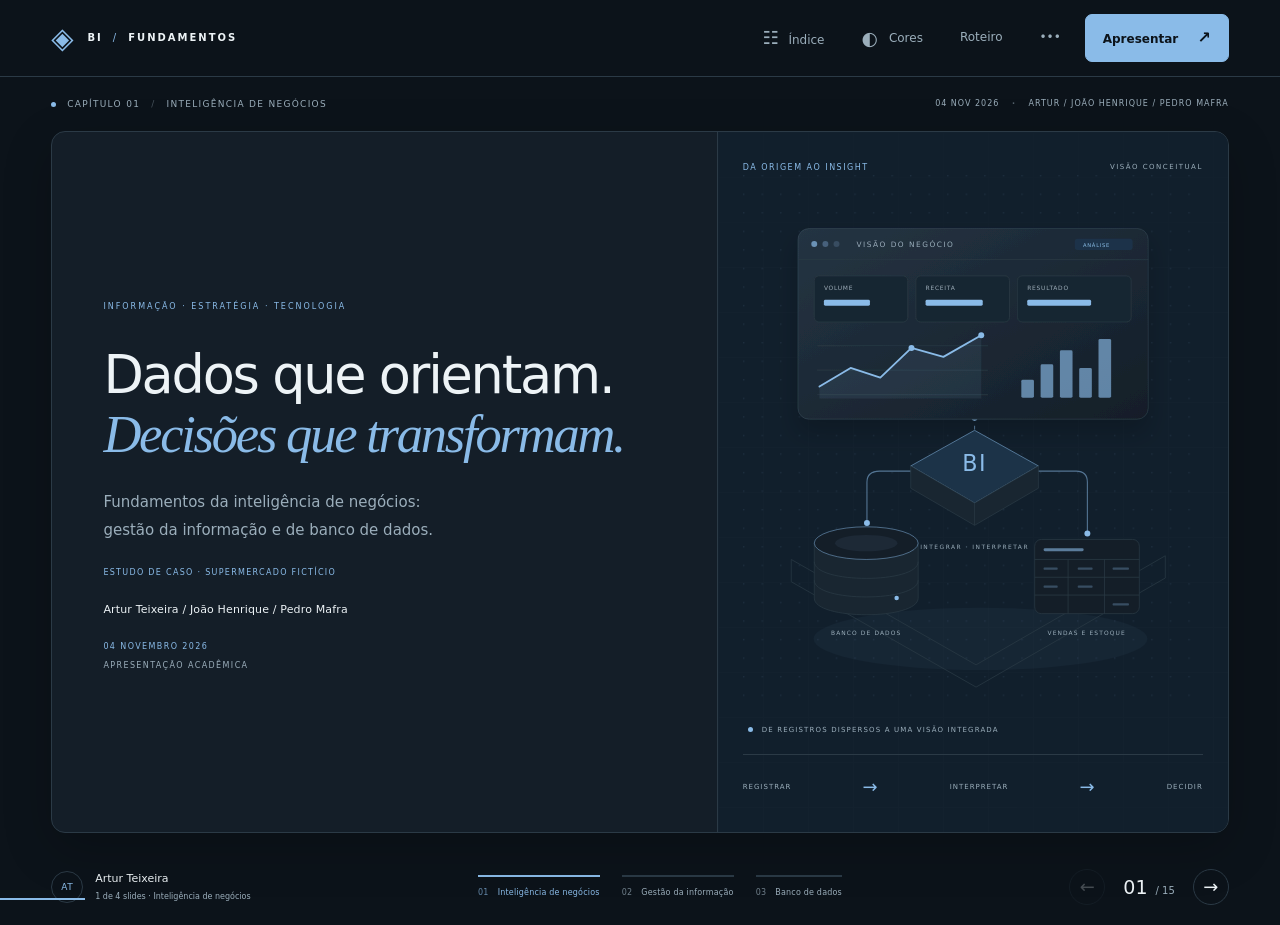
==== index.html @ 41452ce9 "Enxuga tela 3 e esclarece definição de KPI" ====
<!doctype html>
<html lang="pt-BR" data-theme="midnight"><head><meta charset="utf-8"><meta name="viewport" content="width=device-width,initial-scale=1"><meta name="theme-color" content="#101820"><meta name="description" content="Inteligência de negócios, gestão da informação e banco de dados. Apresentação de Artur Teixeira, João Henrique e Pedro Mafra."><title>Da informação à decisão</title><link rel="stylesheet" href="design.css?v=29"></head><body>
<header class="app-header"><a class="brand" href="#1" aria-label="Voltar à capa"><span class="brand-icon">◈</span><span>BI<span class="brand-divider">/</span>FUNDAMENTOS</span></a><div class="header-tools"><button id="index-open" class="text-button"><span aria-hidden="true">☷</span> Índice</button><details class="theme-picker" id="theme-picker"><summary><span class="theme-symbol" aria-hidden="true">◐</span> Cores</summary><div class="theme-menu"><span>ESCOLHA O TEMA</span><button data-theme="midnight"><i class="swatch blue"></i><span>Azul noturno<small>Contraste e foco</small></span></button><button data-theme="paper"><i class="swatch white"></i><span>Claro editorial<small>Leve e minimalista</small></span></button><button data-theme="forest"><i class="swatch green"></i><span>Verde profundo<small>Sóbrio e natural</small></span></button><button data-theme="violet"><i class="swatch purple"></i><span>Violeta<small>Contemporâneo</small></span></button></div></details><button id="notes-button" class="text-button" aria-pressed="false">Roteiro</button><details class="more"><summary aria-label="Mais opções">•••</summary><div class="more-menu"><button id="presenter-open">Janela do apresentador</button><button id="full-button">Tela cheia · F</button><button id="print-button">Imprimir / PDF</button><button id="glossary-open">Glossário</button></div></details><button id="present-button" class="primary-button" aria-pressed="false">Apresentar <span aria-hidden="true">↗</span></button></div></header>
<div id="presenter-launch-status" hidden>Se a janela não apareceu, <a id="presenter-link" target="_blank" rel="noopener">abra o apresentador em outra aba ↗</a>.</div><div class="chapter-bar"><div id="chapter-label"></div><span>04 NOV 2026 <b>·</b> ARTUR / JOÃO HENRIQUE / PEDRO MAFRA</span></div><main id="stage" aria-label="Slides da apresentação"></main><aside id="speaker-notes" hidden><div class="notes-heading"><span>ROTEIRO DE FALA</span><button id="notes-close" aria-label="Fechar roteiro">×</button></div><h2 id="notes-title"></h2><p id="notes-text"></p></aside>
<footer class="app-footer"><div class="presenter"><span id="avatar"></span><div><strong id="presenter-name"></strong><small id="presenter-range"></small></div></div><div class="chapter-progress" id="chapter-progress"></div><nav aria-label="Navegação"><button id="prev" aria-label="Slide anterior">←</button><span id="page-count" aria-live="polite"></span><button id="next" aria-label="Próximo slide">→</button></nav></footer><div class="reading-progress" id="reading-progress"></div>
<dialog id="index-dialog" aria-labelledby="index-title"><div class="dialog-heading"><div><span class="overline">PERCURSO DA APRESENTAÇÃO</span><h2 id="index-title">Da informação à decisão.</h2></div><button id="index-close" aria-label="Fechar índice">×</button></div><div id="index-list"></div></dialog>
<dialog id="glossary-dialog" aria-labelledby="glossary-title"><div class="dialog-heading"><div><span class="overline">MATERIAL DE APOIO</span><h2 id="glossary-title">Conceitos essenciais.</h2></div><button id="glossary-close" aria-label="Fechar glossário">×</button></div><div id="glossary-list"></div></dialog>
<script src="deck.js?v=29"></script><script src="sync.js?v=29"></script><script src="interactions.js?v=29"></script><script src="player.js?v=29"></script></body></html>
---- design.css ----
:root{color-scheme:dark;--bg:#0c131a;--surface:#141e28;--surface2:#192631;--line:#2b3a46;--text:#edf3f6;--muted:#9baebb;--accent:#8abbe8;--accent-soft:#1c3348;--art:#111f2c;--warning:#e0b991;--shadow:#0003;--serif:Georgia,'Times New Roman',serif}html[data-theme="paper"]{color-scheme:light;--bg:#eeeee9;--surface:#fafaf6;--surface2:#f0f1e9;--line:#d5d9ce;--text:#22332e;--muted:#61736a;--accent:#366e57;--accent-soft:#e4eddf;--art:#e9ede2;--warning:#9b573a;--shadow:#23322809}html[data-theme="forest"]{--bg:#0b1714;--surface:#13241e;--surface2:#1b3026;--line:#30493b;--text:#ecf3e6;--muted:#a0b7a6;--accent:#b9d39c;--accent-soft:#2c432c;--art:#10241b;--warning:#e7bd92;--shadow:#0003}html[data-theme="violet"]{--bg:#14121d;--surface:#201b2c;--surface2:#2a2339;--line:#40364f;--text:#f1edf7;--muted:#b6a9c9;--accent:#c4aff0;--accent-soft:#3c2f53;--art:#21172f;--warning:#e3ba9e;--shadow:#0003}*{box-sizing:border-box}body{margin:0;background:var(--bg);color:var(--text);font:16px/1.6 'Segoe UI',system-ui,sans-serif}button,select{font:inherit}button,summary,select,a{touch-action:manipulation}button{cursor:pointer;background:transparent;color:var(--text);border:1px solid var(--line);border-radius:7px;padding:9px 13px;transition:background .2s,border-color .2s}button:hover{background:var(--surface2);border-color:var(--accent)}button:focus-visible,summary:focus-visible,a:focus-visible,select:focus-visible{outline:2px solid var(--accent);outline-offset:4px}button:disabled{opacity:.25;cursor:default}a{color:var(--accent);text-underline-offset:4px}.app-header{height:77px;padding:0 4vw;display:flex;align-items:center;justify-content:space-between;gap:18px;border-bottom:1px solid var(--line);background:var(--bg);position:relative;z-index:20}.brand{display:flex;align-items:center;gap:12px;color:var(--text);text-decoration:none;font-size:10px;font-weight:650;letter-spacing:2px}.brand-icon{font-size:29px;color:var(--accent)}.brand-divider{color:var(--accent);padding:0 10px;font-weight:400}.header-tools{display:flex;align-items:center;gap:12px}.text-button{border:0;color:var(--muted);font-size:12px}.text-button>span{font-size:18px;margin-right:6px}.primary-button{color:var(--bg);background:var(--accent);border-color:var(--accent);font-size:12px;font-weight:650;padding:10px 17px}.primary-button span{margin-left:15px;font-size:16px}.primary-button:hover{color:var(--text);background:var(--surface2)}details.theme-picker,details.more{position:relative}summary{cursor:pointer}.theme-picker>summary,.more>summary{list-style:none;color:var(--muted);font-size:12px;padding:9px 12px;border-radius:7px}.theme-picker>summary::-webkit-details-marker,.more>summary::-webkit-details-marker{display:none}.theme-picker>summary:hover,.more>summary:hover{background:var(--surface2)}.theme-symbol{font-size:19px;vertical-align:middle;margin-right:7px}.theme-menu,.more-menu{position:absolute;right:0;top:45px;width:240px;background:var(--surface);border:1px solid var(--line);box-shadow:0 18px 45px var(--shadow);padding:12px;border-radius:12px;z-index:25}.theme-menu>span{font-size:9px;letter-spacing:1.5px;color:var(--muted);display:block;padding:5px 9px 12px}.theme-menu button{display:flex;gap:14px;align-items:center;width:100%;border:1px solid transparent;text-align:left;padding:12px 9px;font-size:13px}.theme-menu button[aria-pressed="true"]{background:var(--surface2);border-color:var(--line)}.theme-menu small{font-size:10px;display:block;color:var(--muted)}.swatch{width:27px;height:27px;border:1px solid #ffffff25;border-radius:50%;display:inline-block;flex-shrink:0}.swatch.blue{background:#8abbe8;box-shadow:inset 9px 0 #172b3f}.swatch.white{background:#f4f3e8;box-shadow:inset 9px 0 #547765;border-color:#a3b09b}.swatch.green{background:#bbd49f;box-shadow:inset 9px 0 #233c2b}.swatch.purple{background:#c4aff0;box-shadow:inset 9px 0 #3a2850}.more-menu{width:190px;display:flex;flex-direction:column;gap:5px}.more-menu button{border:0;text-align:left;font-size:12px}.chapter-bar{display:flex;justify-content:space-between;align-items:center;gap:16px;padding:20px 4vw;font-size:9px;letter-spacing:1.3px;color:var(--muted)}#chapter-label{display:flex;align-items:center;gap:11px;text-transform:uppercase}#chapter-label b{font-weight:400;opacity:.4}.chapter-dot{height:5px;width:5px;background:var(--accent);border-radius:50%}.chapter-bar>span{font-size:8px;letter-spacing:1px}.chapter-bar>span b{padding:0 9px;opacity:.5}#stage{margin:0 4vw 22px;min-height:calc(100vh - 247px)}.slide{position:relative;background:var(--surface);border:1px solid var(--line);border-radius:14px;min-height:calc(100vh - 247px);padding:36px clamp(28px,4vw,64px) 30px;box-shadow:0 16px 50px var(--shadow);animation:reveal .28s ease}.slide-heading{display:flex;align-items:center;justify-content:space-between;gap:15px}.overline{font-size:9px;font-weight:650;text-transform:uppercase;letter-spacing:2px;color:var(--accent)}.slide-chapter{font-family:var(--serif);font-size:23px;line-height:1;color:var(--muted);opacity:.5}.slide-title{font-size:clamp(32px,3.4vw,54px);font-weight:500;letter-spacing:-1.8px;line-height:1.12;margin:22px 0 16px;max-width:1100px}.slide-title em,.cover h1 em{font-family:var(--serif);font-weight:400;color:var(--accent)}.slide-intro{font-size:16px;line-height:1.7;color:var(--muted);margin:0 0 27px;max-width:1050px}h1,h2,h3,p{margin-top:0}h3{font-size:19px;line-height:1.35;font-weight:600;letter-spacing:-.3px}small{color:var(--muted);font-size:11px}.cards{display:grid;gap:22px;margin:24px 0}.cols-3{grid-template-columns:repeat(3,minmax(0,1fr))}.cards article{border:1px solid var(--line);background:var(--surface2);padding:25px 24px 22px;border-radius:10px;min-width:0}.card-index{font-size:10px;color:var(--accent);letter-spacing:1px;display:block;margin-bottom:25px}.cards h3{font-size:23px;font-weight:500;margin-bottom:14px}.cards p{font-size:15px;color:var(--muted);line-height:1.8;margin-bottom:0}.card-foot{font-size:12px;color:var(--accent);line-height:1.8;margin-top:23px;padding-top:15px;border-top:1px solid var(--line)}.insight{border-left:2px solid var(--accent);padding:10px 0 10px 21px;margin-top:28px;display:grid;grid-template-columns:140px 1fr;gap:16px;align-items:start}.insight>span{color:var(--accent);font-size:9px;letter-spacing:1.4px;font-weight:650;line-height:2}.insight p{color:var(--muted);font-size:14px;line-height:1.8;margin:0}.pipeline{display:grid;grid-template-columns:repeat(5,minmax(0,1fr));border:1px solid var(--line);border-radius:10px;overflow:hidden;margin:27px 0}.pipeline article{padding:24px 18px;background:var(--surface2);border-right:1px solid var(--line)}.pipeline article:last-child{border-right:0}.pipeline b{display:block;font-size:10px;font-weight:500;letter-spacing:1px;color:var(--accent);margin-bottom:25px}.pipeline h3{font-size:19px;font-weight:500;margin-bottom:12px}.pipeline p{font-size:13px;color:var(--muted);line-height:1.8;margin:0}.split-notes{display:grid;grid-template-columns:1fr 1fr;gap:36px;margin:30px 0 0}.split-notes>div{border-top:1px solid var(--line);padding-top:18px}.split-notes h3{font-size:17px;margin-bottom:10px}.split-notes p{font-size:14px;color:var(--muted);line-height:1.8;margin:0}.definition{display:grid;grid-template-columns:145px 1fr;gap:20px;padding:23px 26px;background:var(--accent-soft);border-radius:9px;margin:25px 0}.definition span{font-size:9px;letter-spacing:1.5px;color:var(--accent);padding-top:7px}.definition p{font-size:25px;font-weight:400;line-height:1.5;margin:0;max-width:900px}.cover{padding:0;overflow:hidden}.cover-layout{display:grid;grid-template-columns:1.3fr 1fr;min-height:calc(100vh - 247px)}.cover-copy{padding:45px clamp(30px,4vw,64px) 35px;display:flex;flex-direction:column;align-items:flex-start;justify-content:center}.cover-tag{font-size:8px;letter-spacing:2px;color:var(--accent);margin-bottom:32px}.cover h1{font-size:clamp(39px,4.1vw,68px);font-weight:500;letter-spacing:-2.2px;line-height:1.12;margin:0 0 24px}.cover-subtitle{font-size:15px;line-height:1.9;color:var(--muted);margin:0 0 35px}.cover-people{font-size:11px;color:var(--text);letter-spacing:.15px;line-height:1.9}.cover-date{font-size:8px;letter-spacing:1.4px;color:var(--accent);margin-top:20px}.cover-date span{display:block;color:var(--muted);margin-top:7px}.cover-art{background:var(--art);position:relative;display:flex;flex-direction:column;justify-content:space-between;padding:30px;border-left:1px solid var(--line);min-width:0}.cover-art:before{content:'';position:absolute;inset:0;background-image:linear-gradient(var(--line) 1px,transparent 1px),linear-gradient(90deg,var(--line) 1px,transparent 1px);background-size:45px 45px;opacity:.16;pointer-events:none}.art-top{display:flex;justify-content:space-between;gap:12px;position:relative;font-size:8px;letter-spacing:1.5px;color:var(--accent)}.art-top i{font-style:normal;color:var(--muted);font-size:7px}.data-orbit{width:100%;aspect-ratio:1;position:relative;margin:auto;max-width:430px}.orbit{position:absolute;border:1px solid var(--line);border-radius:50%;inset:13%}.o2{inset:25%;border-style:dashed;transform:rotate(-20deg)}.o3{inset:0;opacity:.5}.core{position:absolute;inset:32%;border:1px solid var(--accent);background:var(--accent-soft);border-radius:50%;display:flex;flex-direction:column;align-items:center;justify-content:center;font-size:clamp(35px,4vw,64px);font-weight:300;letter-spacing:-2px;box-shadow:0 0 60px color-mix(in srgb,var(--accent) 8%,transparent)}.core small{font-size:5px;letter-spacing:1px;color:var(--accent);margin-top:0}.node{position:absolute;background:var(--surface);border:1px solid var(--line);padding:9px 14px;border-radius:5px;font-size:8px;letter-spacing:1px;color:var(--muted)}.n1{left:0;top:28%}.n2{right:0;top:34%}.n3{left:10%;bottom:20%}.n4{right:12%;bottom:11%}.art-bottom{position:relative;display:flex;align-items:center;justify-content:space-between;font-size:7px;letter-spacing:1px;color:var(--muted);padding-top:20px}.art-bottom b{font-weight:400;color:var(--accent);font-size:18px}.quality-grid{display:grid;grid-template-columns:repeat(3,1fr);gap:18px}.quality-grid article{display:flex;gap:17px;border-top:1px solid var(--line);padding:23px 0}.quality-grid article>span{font-size:10px;color:var(--accent);padding-top:3px}.quality-grid h3{font-size:21px;font-weight:500;margin-bottom:12px}.quality-grid p{color:var(--muted);font-size:14px;line-height:1.8;margin:0}.case-split{display:grid;grid-template-columns:1fr 1.3fr;gap:55px;margin:26px 0}.number-feature{padding:28px;background:var(--accent-soft);border:1px solid var(--line);border-radius:10px}.number-feature>span{font-size:9px;letter-spacing:1.5px;color:var(--accent)}.number-feature strong{display:block;font-size:115px;letter-spacing:-7px;font-weight:400;line-height:1.25;color:var(--accent)}.number-feature strong em{font-size:65px;font-style:normal;letter-spacing:-3px}.number-feature p{color:var(--text);font-size:18px;max-width:270px;margin:5px 0 13px}.error-list{display:flex;flex-direction:column;justify-content:space-around;gap:18px}.error-list article{display:flex;gap:23px}.error-list b{font-size:11px;color:var(--accent);font-weight:500;padding-top:4px}.error-list h3{font-size:23px;font-weight:500;margin:0 0 10px}.error-list p{font-size:14px;color:var(--muted);line-height:1.8;margin:0}.practice-list{display:grid;grid-template-columns:1fr 1fr;gap:24px 35px;margin:27px 0}.practice-list article{display:grid;grid-template-columns:35px 1fr;gap:4px 15px;border-top:1px solid var(--line);padding-top:22px}.practice-list span{font-size:10px;color:var(--accent);grid-row:1/3;padding-top:5px}.practice-list h3{font-size:22px;font-weight:500;margin:0 0 10px}.practice-list p{font-size:14px;color:var(--muted);line-height:1.8;margin:0}.comparison{display:grid;grid-template-columns:1fr 1fr;gap:24px;margin:25px 0}.comparison article{background:var(--surface2);border:1px solid var(--line);border-radius:10px;padding:28px}.comparison article>span{font-size:9px;letter-spacing:1.6px;color:var(--accent)}.comparison h3{font-size:27px;font-weight:500;margin:24px 0 14px}.comparison p{color:var(--muted);font-size:15px;line-height:1.8}.comparison blockquote{font-family:var(--serif);font-style:italic;color:var(--accent);font-size:22px;margin:22px 0 0}.schema{display:grid;grid-template-columns:1fr 60px 1.3fr 60px 1fr;align-items:center;margin:28px 0}.schema article{border:1px solid var(--line);border-radius:8px;background:var(--surface2);align-self:stretch;overflow:hidden}.schema h3{padding:17px 20px;font-size:11px;letter-spacing:1px;margin:0;background:var(--accent-soft);color:var(--accent);border-bottom:1px solid var(--line)}.schema p{font-size:13px;line-height:1.7;padding:7px 18px;margin:0;border-bottom:1px solid var(--line);color:var(--muted)}.schema p:last-child{border-bottom:0}.schema b{font-size:9px;color:var(--accent);margin-right:8px}.relation{font-size:11px;color:var(--accent);text-align:center}.sql-layout{display:grid;grid-template-columns:1.25fr 1fr;gap:32px;align-items:start;margin:27px 0}.sql-layout pre{font:14px/2 Consolas,monospace;background:var(--art);padding:25px;border:1px solid var(--line);border-radius:10px;overflow:auto;margin:0}.sql-layout pre>span{display:block;font:8px/1.5 'Segoe UI',sans-serif;letter-spacing:2px;color:var(--muted);margin-bottom:23px}.sql-layout code{color:var(--text)}.sql-layout code b{font-weight:400;color:var(--accent)}.query-result{padding-top:12px}.query-result>span{font-size:9px;letter-spacing:1.7px;color:var(--accent)}table{width:100%;border-collapse:collapse;margin:21px 0;font-size:15px}td,th{padding:12px 5px;border-bottom:1px solid var(--line);text-align:left}td:last-child,th:last-child{text-align:right}th{font-weight:500;color:var(--muted);font-size:11px}td{color:var(--text)}.demo-heading{display:flex;align-items:center;gap:12px;padding-bottom:20px;border-bottom:1px solid var(--line)}.demo-heading>span{font-size:8px;letter-spacing:1.5px;color:var(--accent);margin-right:auto}.demo-heading label{font-size:11px;color:var(--muted)}select{background:var(--surface2);border:1px solid var(--line);color:var(--text);padding:8px 12px;border-radius:6px;font-size:12px}.demo-grid{display:grid;grid-template-columns:1.4fr 1fr;margin:22px 0 0;gap:40px}.chart-panel h3{font-size:14px;color:var(--muted);font-weight:500}.bar{display:grid;grid-template-columns:65px 1fr 35px;gap:14px;align-items:center;font-size:12px;margin:19px 0}.bar>span{color:var(--muted)}.bar>strong{font-weight:500;color:var(--accent);font-size:13px}.bar-track{height:18px;background:var(--surface2);border-radius:3px;overflow:hidden}.bar-track i{display:block;height:100%;background:var(--accent);opacity:.8;border-radius:3px;transition:width .3s}.volume-panel{border-left:1px solid var(--line);padding-left:35px;display:flex;flex-direction:column;justify-content:center}.volume-panel>span{font-size:8px;letter-spacing:1.7px;color:var(--muted)}.volume-panel>strong{font-size:64px;color:var(--accent);letter-spacing:-3px;font-weight:400;line-height:1.3;margin:8px 0}.volume-panel p{color:var(--muted);font-size:12px;margin:0}.finance-grid{display:grid;grid-template-columns:repeat(3,1fr);gap:20px;margin-top:26px}.finance-grid article{border-top:1px solid var(--line);padding:18px 0}.finance-grid span{font-size:10px;color:var(--muted);display:block}.finance-grid strong{font-size:29px;font-weight:400;color:var(--accent);display:block;margin:7px 0}.finance-grid small{font-size:10px}.demo-footnote{font-size:10px;color:var(--muted);padding-top:15px;border-top:1px solid var(--line);line-height:1.8;margin:0}.outcome{display:grid;grid-template-columns:repeat(3,1fr);gap:25px;margin:27px 0}.outcome article{background:var(--surface2);border:1px solid var(--line);border-radius:10px;padding:27px 24px}.outcome span{font-size:8px;letter-spacing:1.3px;color:var(--muted)}.outcome strong{display:block;font-weight:400;font-size:52px;letter-spacing:-2px;color:var(--accent);margin:13px 0}.outcome p{font-size:12px;color:var(--muted);margin:0}.outcome .warning strong{color:var(--warning)}.decision-path{padding-top:15px}.decision-path h3{font-size:15px;font-weight:500;margin-bottom:15px}.decision-path>div{display:flex;flex-wrap:wrap;gap:10px}.decision-path span{font-size:11px;color:var(--muted);border:1px solid var(--line);padding:8px 12px;border-radius:5px}.closing{background:var(--accent-soft);border-radius:9px;padding:22px 26px;margin-top:23px}.closing>span{font-size:8px;letter-spacing:2px;color:var(--accent)}.closing h3{font:italic 25px/1.5 var(--serif);margin:10px 0 0;max-width:900px}.sources{margin:20px 0 0;font-size:12px;color:var(--muted)}.sources summary{font-size:11px;color:var(--accent)}.sources ol{line-height:2.2;font-size:13px;padding-left:22px}.sources small{font-size:10px}.app-footer{display:flex;justify-content:space-between;align-items:center;gap:25px;padding:14px 4vw 20px}.presenter{display:flex;gap:12px;align-items:center;min-width:190px}.presenter>span{width:32px;height:32px;border:1px solid var(--line);border-radius:50%;display:flex;align-items:center;justify-content:center;font-size:9px;color:var(--accent);letter-spacing:.5px}.presenter strong{display:block;font-size:11px;font-weight:500}.presenter small{display:block;font-size:8px;margin-top:3px}.chapter-progress{display:flex;gap:22px}.chapter-progress button{border:0;border-top:2px solid var(--line);border-radius:0;padding:10px 0 0;font-size:8px;letter-spacing:.2px;color:var(--muted);background:none}.chapter-progress button.active{border-color:var(--accent);color:var(--accent)}.chapter-progress button>span{padding-right:9px;opacity:.7}.app-footer nav{display:flex;gap:18px;align-items:center}.app-footer nav button{width:36px;height:36px;padding:0;font-size:18px;border-radius:50%}#page-count{display:flex;gap:8px;align-items:baseline;font-size:10px;color:var(--muted);font-variant-numeric:tabular-nums}#page-count strong{font-size:19px;color:var(--text);font-weight:400}.reading-progress{position:fixed;bottom:0;left:0;height:2px;background:var(--accent);transition:width .3s;z-index:30}#speaker-notes{background:var(--surface);border:1px solid var(--line);border-radius:12px;margin:0 4vw 25px;padding:30px 40px}#speaker-notes[hidden]{display:none}.notes-heading{display:flex;justify-content:space-between;align-items:center}.notes-heading>span{font-size:9px;color:var(--accent);letter-spacing:2px}.notes-heading button{font-size:20px;border:0;padding:0 5px}#notes-title{font-size:20px;font-weight:500;margin:15px 0 20px}#notes-text{white-space:pre-line;font-size:16px;line-height:2;color:var(--muted);margin:0;max-width:1100px}dialog{background:var(--surface);color:var(--text);border:1px solid var(--line);border-radius:16px;padding:30px;width:min(1050px,92vw);max-height:85vh;overflow:auto}dialog::backdrop{background:#0009;backdrop-filter:blur(8px)}.dialog-heading{display:flex;justify-content:space-between;align-items:flex-start;gap:20px;margin-bottom:30px}.dialog-heading h2{font:italic 32px/1.25 var(--serif);margin:12px 0 0;font-weight:400}.dialog-heading button{border:0;font-size:23px;line-height:1;padding:5px 10px}#index-list{display:grid;grid-template-columns:repeat(3,1fr);gap:25px}#index-list h3{font-size:12px;font-weight:500;line-height:1.7;color:var(--accent);min-height:50px}#index-list h3 small{font-size:10px;display:block;margin-top:5px}#index-list button{width:100%;display:flex;align-items:center;gap:10px;text-align:left;border:0;border-top:1px solid var(--line);border-radius:0;font-size:11px;padding:13px 2px;color:var(--muted)}#index-list button>span{font-size:9px;color:var(--accent)}#index-list button>i{font-style:normal;margin-left:auto;opacity:.6}#index-list button[aria-current="step"]{color:var(--accent);background:var(--accent-soft)}#glossary-list{display:grid;grid-template-columns:1fr 1fr;gap:18px}#glossary-list article{border-top:1px solid var(--line);padding:18px 0}#glossary-list h3{font-size:18px;color:var(--accent)}#glossary-list p{font-size:14px;line-height:1.8;color:var(--muted);margin:0}.print-notes{display:none}.presentation-mode .chapter-bar,.presentation-mode .chapter-progress,.presentation-mode #index-open,.presentation-mode .more{display:none}.presentation-mode .app-header{height:65px}.presentation-mode #stage{margin-top:22px}.presentation-mode .slide,.presentation-mode .cover-layout{min-height:calc(100vh - 175px)}.presentation-mode .slide-title{font-size:clamp(36px,4vw,65px)}.presentation-mode .slide-intro{font-size:18px}.presentation-mode .cards p{font-size:17px}@keyframes reveal{from{opacity:0;transform:translateY(7px)}to{opacity:1;transform:none}}@media(min-width:1700px){#stage{max-width:1600px;margin-left:auto;margin-right:auto}.slide{padding:44px 65px}.slide-intro{font-size:18px}.cards p{font-size:17px}.pipeline p{font-size:15px}.cover h1{font-size:76px}.cover-copy{padding:60px 65px}.cover-subtitle{font-size:18px}.data-orbit{max-width:470px}.cover-tag{font-size:10px}.cover-people{font-size:13px}.cover-date{font-size:10px}.art-top{font-size:10px}.art-top i{font-size:8px}.node{font-size:10px}.core small{font-size:7px}.cover-art{padding:38px}.art-bottom{font-size:9px}.slide-title{font-size:60px}.finance-grid strong{font-size:34px}.volume-panel>strong{font-size:80px}.outcome strong{font-size:68px}}@media(max-width:1150px){.app-header{padding:0 25px}.chapter-bar{padding:18px 25px}.chapter-bar>span{display:none}#stage{margin:0 25px 20px}.slide{padding:30px}.chapter-progress{display:none}.app-footer{padding:12px 25px 20px}.cover{padding:0}.cover-copy{padding:35px}.cover h1{font-size:44px}.cover-art{padding:25px}.core small{font-size:4px}.node{font-size:6px;padding:7px 9px}.cards{gap:15px}.cards article{padding:22px 18px}.cards h3{font-size:21px}.pipeline article{padding:20px 12px}.pipeline h3{font-size:16px}.pipeline p{font-size:12px}.insight{grid-template-columns:110px 1fr}.schema{grid-template-columns:1fr 40px 1.3fr 40px 1fr}.schema p{font-size:11px;padding:8px 12px}.schema h3{font-size:9px;padding:15px 12px}.sql-layout{gap:22px}.sql-layout pre{font-size:12px}.outcome strong{font-size:44px}.outcome article{padding:22px 18px}.quality-grid{gap:16px}.cover-people{font-size:10px}}
@media(max-width:760px){.app-header{height:auto;min-height:70px;padding:14px 18px;gap:12px;align-items:flex-start}.brand{font-size:8px;letter-spacing:1px;gap:7px;margin-top:6px}.brand-icon{font-size:23px}.brand-divider{padding:0 5px}.header-tools{gap:3px;flex-wrap:wrap;justify-content:flex-end;max-width:65%}.text-button,.theme-picker>summary,.more>summary{font-size:10px;padding:7px}.primary-button{font-size:10px;padding:8px 10px}.primary-button span{margin-left:6px;font-size:12px}#index-open>span{display:none}.theme-symbol{font-size:14px;margin-right:3px}.chapter-bar{padding:15px 18px;font-size:8px;letter-spacing:.6px}#chapter-label{gap:7px}#stage{margin:0 12px 16px;min-height:0}.slide{min-height:0;border-radius:10px;padding:25px 22px}.slide-title{font-size:33px;letter-spacing:-1.2px;line-height:1.15;margin:22px 0 15px}.slide-intro{font-size:14px;margin-bottom:22px}.overline{font-size:8px;letter-spacing:1.2px}.slide-chapter{font-size:20px}.cards,.cols-3,.quality-grid,.practice-list,.comparison,.case-split,.sql-layout,.outcome,.finance-grid{grid-template-columns:1fr}.cards{gap:12px}.cards article{padding:23px}.card-index{margin-bottom:16px}.cards h3{font-size:24px}.cards p{font-size:15px}.card-foot{margin-top:18px}.insight{grid-template-columns:1fr;gap:8px;padding-left:17px;margin-top:23px}.insight p{font-size:13px}.pipeline{grid-template-columns:1fr}.pipeline article{border-right:0;border-bottom:1px solid var(--line);display:grid;grid-template-columns:28px 1fr;gap:7px 15px;padding:20px}.pipeline article:last-child{border-bottom:0}.pipeline b{grid-row:1/3;margin:3px 0 0}.pipeline h3{font-size:20px;margin:0}.pipeline p{font-size:14px;grid-column:2}.split-notes{grid-template-columns:1fr;gap:24px}.definition{grid-template-columns:1fr;padding:21px;gap:12px}.definition p{font-size:23px}.cover{padding:0}.cover-layout{grid-template-columns:1fr;min-height:0}.cover-copy{padding:33px 25px}.cover-tag{font-size:7px;letter-spacing:1.2px;margin-bottom:30px}.cover h1{font-size:42px;letter-spacing:-1.5px}.cover-subtitle{font-size:14px;margin-bottom:26px}.cover-people{font-size:10px}.cover-date{font-size:8px}.cover-art{border-left:0;border-top:1px solid var(--line);padding:22px}.data-orbit{max-width:270px;margin:20px auto}.core{font-size:44px}.core small{font-size:4px}.art-top{font-size:8px}.node{font-size:7px}.art-bottom{font-size:7px}.quality-grid{gap:0}.quality-grid h3{font-size:22px}.case-split{gap:28px}.number-feature strong{font-size:95px}.error-list{gap:26px}.practice-list{gap:22px}.comparison article{padding:24px}.schema{grid-template-columns:1fr}.schema h3{font-size:12px;padding:17px 20px}.schema p{font-size:14px;padding:9px 20px}.relation{padding:12px}.sql-layout pre{font-size:12px;padding:20px;line-height:2}.demo-heading{flex-wrap:wrap;gap:9px}.demo-heading>span{width:100%;margin-bottom:5px}.demo-grid{grid-template-columns:1fr;gap:25px}.volume-panel{border-left:0;border-top:1px solid var(--line);padding:22px 0 0}.volume-panel>strong{font-size:63px}.finance-grid{gap:0;margin-top:25px}.finance-grid article{display:grid;grid-template-columns:1fr auto;align-items:center;gap:4px}.finance-grid strong{margin:0;font-size:27px}.finance-grid small{grid-column:1/-1}.outcome{gap:13px}.outcome article{padding:23px}.outcome strong{font-size:55px;margin:7px 0}.decision-path>div{gap:8px}.closing{padding:22px}.closing h3{font-size:24px}.app-footer{padding:7px 18px 20px;gap:12px}.presenter{min-width:0;gap:8px}.presenter>span{width:27px;height:27px;font-size:8px}.presenter strong{font-size:10px}.presenter small{font-size:7px;max-width:150px}.app-footer nav{gap:10px}.app-footer nav button{width:30px;height:30px;font-size:16px}#page-count{font-size:9px;gap:5px}#page-count strong{font-size:16px}#speaker-notes{margin:0 12px 20px;padding:23px}#notes-title{font-size:18px}#notes-text{font-size:14px;line-height:1.9}dialog{padding:23px;border-radius:12px}#index-list,#glossary-list{grid-template-columns:1fr}.dialog-heading h2{font-size:27px}#index-list h3{min-height:0}#index-list button{font-size:13px}.presentation-mode .slide{min-height:0}.presentation-mode .slide-title{font-size:35px}.presentation-mode .slide-intro{font-size:15px}.presentation-mode .cards p{font-size:15px}.theme-menu{right:-45px}.more-menu{right:-25px}.sources ol{font-size:12px}}
@media(prefers-reduced-motion:reduce){*{animation:none!important;transition:none!important}}
@media print{html{color-scheme:light;--bg:#fff!important;--surface:#fff!important;--surface2:#f4f5f6!important;--line:#ccc!important;--text:#172a32!important;--muted:#465b63!important;--accent:#285e77!important;--accent-soft:#edf3f5!important;--art:#f0f3f5!important;--warning:#855b3c!important}body{background:white}.app-header,.chapter-bar,.app-footer,#speaker-notes,.reading-progress,dialog{display:none!important}#stage{margin:0;min-height:0}.slide,.print-slide{border:0;box-shadow:none;border-radius:0;min-height:0;break-after:page;padding:12mm;animation:none}.slide:last-child{break-after:auto}.slide-title{font-size:30px;line-height:1.15;margin:15px 0}.slide-intro{font-size:12px}.cards{gap:14px}.cards article{padding:15px}.cards h3{font-size:18px}.cards p{font-size:12px}.card-index{margin-bottom:13px}.card-foot{font-size:10px;margin-top:12px;padding-top:10px}.pipeline article{padding:14px 10px}.pipeline h3{font-size:14px}.pipeline p{font-size:10px}.insight{margin-top:15px}.insight p{font-size:11px}.definition p{font-size:20px}.quality-grid h3{font-size:17px}.quality-grid p{font-size:11px}.schema p{font-size:11px}.schema h3{font-size:10px}.outcome strong{font-size:38px}.outcome article{padding:18px}.comparison h3{font-size:21px}.comparison p{font-size:12px}.demo-grid{grid-template-columns:1.4fr 1fr}.finance-grid{grid-template-columns:repeat(3,1fr)}.print-notes{display:block;border-top:1px solid #aaa;padding-top:15px;margin-top:22px;font-size:10px;line-height:1.7;color:#465b63}.sql-layout{grid-template-columns:1.25fr 1fr}.sql-layout pre{font-size:11px}.sources{display:block}.cards,.pipeline,.schema,.outcome,.demo-grid{break-inside:avoid}.closing h3{font-size:20px}}

/* A capa ocupa o quadro inteiro, inclusive nas telas grandes. */
.slide.cover{padding:0}.cover-layout{min-height:calc(100vh - 249px)}.presentation-mode .cover-layout{min-height:calc(100vh - 177px)}@media(max-width:760px){.cover-layout,.presentation-mode .cover-layout{min-height:0}}
/* Ilustração da capa: painel, integração e fontes em uma composição única. */
.cover-visual{position:relative;width:100%;max-width:640px;margin:auto;flex:1;display:flex;flex-direction:column;justify-content:center}.cover-visual svg{display:block;width:100%;height:auto;max-height:calc(100vh - 355px);min-height:400px;overflow:visible}.visual-caption{display:flex;align-items:center;gap:9px;color:var(--muted);font-size:7px;letter-spacing:1.15px;padding:14px 5px 4px;line-height:1.8}.visual-status{height:5px;width:5px;border-radius:50%;background:var(--accent);flex-shrink:0}.cover-art{padding:30px 25px}.cover-art:before{opacity:.08}.art-top{z-index:1}.art-bottom{margin-top:14px;padding-top:18px;border-top:1px solid var(--line)}.support-section{display:grid;grid-template-columns:1fr 1fr;gap:32px;margin-top:30px;padding-top:24px;border-top:1px solid var(--line)}.support-section article{min-width:0;position:relative;padding-left:17px;border-left:1px solid color-mix(in srgb,var(--accent) 45%,var(--line))}.support-section h3{color:var(--text);font-size:15px;line-height:1.4;font-weight:500;margin:0 0 12px;letter-spacing:0}.support-section p{font-size:13px;line-height:1.9;color:var(--muted);margin:0}.slide-intro{max-width:1100px}.slide-body .cards p{line-height:1.85}.presentation-mode .support-section p{font-size:14px}.presentation-mode .support-section h3{font-size:16px}@media(min-width:1700px){.cover-art{padding:38px 30px}.cover-visual svg{max-height:calc(100vh - 355px)}.support-section p{font-size:15px}.support-section h3{font-size:17px}.visual-caption{font-size:8px}.support-section{gap:42px;margin-top:32px;padding-top:27px}}@media(max-width:1150px){.cover-art{padding:25px 18px}.cover-visual svg{min-height:350px}.visual-caption{font-size:6px;letter-spacing:.6px}.support-section{gap:24px}.support-section p{font-size:13px}.support-section h3{font-size:15px}}@media(max-width:760px){.cover-art{padding:25px 20px}.cover-visual{max-width:420px;margin:12px auto}.cover-visual svg{min-height:0;max-height:none}.visual-caption{font-size:7px;letter-spacing:.5px}.support-section{grid-template-columns:1fr;gap:24px;margin-top:25px;padding-top:23px}.support-section p,.presentation-mode .support-section p{font-size:14px;line-height:1.9}.support-section h3{font-size:17px}.art-bottom{margin-top:10px}}@media print{.support-section{margin-top:18px;padding-top:16px;gap:24px;break-inside:avoid}.support-section h3{font-size:13px}.support-section p{font-size:11px;line-height:1.7}.cover-visual{display:none}.slide-title{font-size:29px}}
/* Interações didáticas e consulta de conceitos. */
.term-strip{display:flex;gap:9px;align-items:center;flex-wrap:wrap;margin:-8px 0 24px}.term-strip>span{font-size:8px;letter-spacing:1.5px;color:var(--muted);margin-right:5px}.term{position:relative}.term summary{list-style:none;font-size:11px;color:var(--accent);border-bottom:1px dotted var(--accent);padding:2px 0;cursor:help}.term summary::-webkit-details-marker{display:none}.term sup{font-size:8px;padding-left:3px}.term>p{position:absolute;z-index:15;top:25px;left:0;width:240px;border:1px solid var(--line);background:var(--surface2);color:var(--text);box-shadow:0 8px 25px var(--shadow);padding:15px;border-radius:8px;font-size:13px;line-height:1.8;margin:0}.term[open] summary{color:var(--text)}.reveal-tools{display:flex;justify-content:flex-end;gap:10px;align-items:center;margin:0 0 15px}.reveal-tools>span{font-size:10px;color:var(--muted);margin-right:auto}.reveal-tools button{font-size:10px;padding:6px 10px}.reveal-pending{visibility:hidden;pointer-events:none}.pipeline article:not(.reveal-pending),.schema article:not(.reveal-pending){animation:reveal .3s ease}.interaction-heading{display:flex;justify-content:space-between;align-items:center;gap:22px;margin:24px 0}.interaction-heading h3{font-size:21px;font-weight:500;margin:8px 0 0}.segmented{display:flex;gap:4px;background:var(--art);padding:4px;border:1px solid var(--line);border-radius:8px}.segmented button{font-size:11px;border:1px solid transparent;padding:8px 12px;white-space:nowrap}.segmented button[aria-pressed="true"]{border-color:var(--line);background:var(--accent-soft);color:var(--accent)}.error-demo-grid{display:grid;grid-template-columns:1.25fr 1fr;gap:35px}caption{text-align:left;font-size:11px;line-height:1.7;color:var(--muted);padding:0 0 12px}.error-demo table{font-size:14px}.error-demo td:last-child,.error-demo th:last-child{text-align:left}.duplicate-row{background:var(--accent-soft)}.duplicate-row td{color:var(--warning)}.error-indicators{display:grid;grid-template-columns:1fr 1fr;gap:20px;align-items:start}.error-indicators article{border-top:1px solid var(--line);padding-top:22px}.error-indicators span{font-size:8px;letter-spacing:1.2px;color:var(--muted)}.error-indicators strong{display:block;font-size:40px;font-weight:400;color:var(--accent);margin:15px 0}.error-indicators small{font-size:11px;line-height:1.8;display:block}.interaction-explanation{font-size:13px;line-height:1.9;color:var(--muted);border-left:2px solid var(--accent);padding-left:18px;margin-top:22px}.week-comparison{display:grid;grid-template-columns:1fr 1fr;gap:24px}.week-card{background:var(--surface2);border:1px solid var(--line);border-radius:10px;padding:23px 25px}.week-card[hidden]{display:none}.week-card>div{display:flex;justify-content:space-between;gap:16px;border-bottom:1px solid var(--line);padding-bottom:15px}.week-card>div>span{font-size:9px;letter-spacing:1.5px;color:var(--accent)}.week-card>div>b{font-size:11px;font-weight:400;color:var(--muted)}.week-card dl{display:grid;grid-template-columns:1fr auto;gap:13px;font-size:14px;margin:20px 0}.week-card dt{color:var(--muted)}.week-card dd{margin:0;text-align:right}.week-card .gross-value{color:var(--accent);font-size:20px}.week-card>p{font-size:10px;color:var(--muted);margin:0}.paired-chart{margin:25px 0}.paired-chart-heading{display:flex;justify-content:space-between;gap:16px;align-items:center;margin-bottom:20px}.paired-chart h3{font-size:14px;font-weight:400;margin:0}.paired-chart-heading>div{display:flex;gap:16px}.legend{font-size:9px;color:var(--muted)}.legend:before{content:'';display:inline-block;width:9px;height:9px;background:var(--accent);margin-right:6px;vertical-align:middle}.legend.one:before{opacity:.35}.legend.two:before{opacity:.9}.paired-row{display:grid;grid-template-columns:60px 1fr;gap:20px;align-items:center;margin:18px 0}.paired-row>span{font-size:11px;color:var(--muted)}.paired-bar{display:grid;grid-template-columns:1fr 30px;gap:12px;align-items:center;margin:6px 0}.paired-bar[hidden]{display:none}.paired-bar>div{height:12px;background:var(--art);border-radius:2px;overflow:hidden}.paired-bar i{display:block;height:100%;background:var(--accent);border-radius:2px}.paired-bar.week-0 i{opacity:.35}.paired-bar.week-1 i{opacity:.9}.paired-bar b{font-size:10px;font-weight:400;color:var(--muted)}.class-question{padding:26px;border:1px solid var(--line);border-radius:10px;background:var(--surface2);margin:25px 0}.class-question h3{font:italic 29px/1.5 var(--serif);font-weight:400;margin:15px 0 23px;max-width:1000px}.answer-options{display:grid;grid-template-columns:repeat(3,1fr);gap:13px}.answer-options button{font-size:13px;text-align:left;line-height:1.8;background:var(--surface);padding:15px 17px}.answer-options button[aria-pressed="true"]{background:var(--accent-soft);border-color:var(--accent);color:var(--accent)}.question-feedback{font-size:14px;line-height:1.8;color:var(--accent);margin:20px 0}.question-feedback:empty{display:none}#reveal-analysis{margin-top:20px}.case-resolution{border-top:1px solid var(--line);margin-top:28px;padding-top:24px}.case-resolution h3{font-size:23px;font-weight:500;margin:14px 0}.case-resolution ol{display:grid;grid-template-columns:1fr 1fr;gap:15px 32px;padding-left:21px;font-size:14px;color:var(--muted)}.case-resolution li::marker{color:var(--accent)}.case-resolution>p{font-size:12px;color:var(--muted);line-height:1.8;margin:18px 0 0}.share-deck{display:flex;gap:30px;align-items:center;margin:30px 0 0;padding:25px;background:var(--accent-soft);border-radius:10px}.qr-link{display:block;background:white;border-radius:8px;padding:8px;flex-shrink:0;line-height:0}.qr-link img{display:block;width:148px;height:148px;image-rendering:pixelated}.share-deck h3{font-size:27px;font-weight:500;margin:10px 0 13px}.share-deck p{font-size:13px;color:var(--muted);margin:0 0 10px}.share-deck>div>a{font-size:12px;word-break:break-word}.support-section[hidden],#promotion-analysis[hidden],#reveal-analysis[hidden]{display:none!important}
/* Janela separada para condução da apresentação. */
.presenter-console{padding:28px;background:var(--bg)}.console-header{display:flex;align-items:center;justify-content:space-between;gap:20px}.console-header h1{font-size:27px;font-weight:400;margin:10px 0}.console-header>span{font-size:11px;color:var(--accent)}.console-help{font-size:12px;color:var(--muted);line-height:1.8;border-bottom:1px solid var(--line);padding-bottom:20px;margin:5px 0 24px}.console-layout{display:grid;grid-template-columns:minmax(0,1.7fr) minmax(280px,1fr);gap:25px}.console-notes,.timer-card,.next-card,.console-controls{border:1px solid var(--line);background:var(--surface);border-radius:10px;padding:25px}.console-slide-heading{display:flex;justify-content:space-between;align-items:center;gap:15px}.console-slide-heading strong{font-size:12px;font-weight:400;color:var(--muted)}.console-notes h2{font-size:26px;font-weight:400;line-height:1.35;margin:20px 0 24px}.console-notes>p{font-size:16px;line-height:2;white-space:pre-line;color:var(--muted);margin:0}.console-aside{display:flex;flex-direction:column;gap:20px}.timer-card>strong{display:block;font-size:60px;letter-spacing:-2px;font-weight:300;line-height:1.4;margin:10px 0;color:var(--accent);font-variant-numeric:tabular-nums}.slide-clock-row{display:flex;justify-content:space-between;color:var(--muted);font-size:13px}.slide-clock-row b{font-weight:400;color:var(--text);font-variant-numeric:tabular-nums}.timer-card>p{font-size:11px;color:var(--muted);line-height:1.8;margin:15px 0 20px}.timer-card>div:last-child{display:flex;gap:12px}.timer-card button{font-size:11px}.next-card h3{font-size:23px;font-weight:400;line-height:1.4;margin:16px 0}.next-card p{font-size:13px;line-height:1.8;color:var(--muted);margin:0}.console-controls>span{display:block;font-size:10px;color:var(--muted);margin-bottom:15px}.console-controls>div{display:flex;gap:12px}.console-controls button{font-size:11px}.console-controls>button{display:block;width:100%;margin-top:13px}.console-controls label{display:block;font-size:11px;color:var(--muted);margin:23px 0 10px}.console-controls select{width:100%}
@media(max-width:1000px){.interaction-heading{align-items:flex-start;flex-direction:column}.error-demo-grid{grid-template-columns:1fr}.error-indicators{gap:25px}.console-layout{grid-template-columns:1fr}.console-aside{display:grid;grid-template-columns:1fr 1fr}.console-controls{grid-column:1/-1}.answer-options{grid-template-columns:1fr}.week-card{padding:20px}.week-card dl{font-size:13px}}@media(max-width:760px){.term-strip{margin-top:0;gap:10px}.term>p{width:210px;left:-15px}.term:last-child>p{left:auto;right:0}.interaction-heading h3{font-size:20px}.segmented{max-width:100%;flex-wrap:wrap}.segmented button{font-size:10px;padding:7px 9px}.error-indicators strong{font-size:32px}.error-demo table{font-size:12px}.error-demo td,.error-demo th{padding:10px 3px}.week-comparison{grid-template-columns:1fr}.paired-chart-heading{flex-direction:column;align-items:flex-start;gap:13px}.paired-row{grid-template-columns:45px 1fr;gap:13px}.class-question{padding:21px}.class-question h3{font-size:24px}.answer-options button{font-size:13px}.case-resolution ol{grid-template-columns:1fr}.share-deck{flex-direction:column;align-items:flex-start;padding:23px;gap:23px}.share-deck h3{font-size:26px}.qr-link img{width:160px;height:160px}.reveal-tools{flex-wrap:wrap;gap:7px}.reveal-tools>span{font-size:9px}.reveal-tools button{font-size:9px;padding:6px 8px}.presenter-console{padding:18px}.console-header{align-items:flex-start;flex-direction:column;gap:5px}.console-header h1{font-size:24px}.console-notes,.timer-card,.next-card,.console-controls{padding:21px}.console-aside{display:flex}.console-notes>p{font-size:15px}.console-slide-heading{align-items:flex-start;flex-direction:column;gap:7px}.console-notes h2{font-size:24px}}@media print{.reveal-pending{visibility:visible!important;pointer-events:auto}.reveal-tools,.term-strip,.class-question{display:none}.week-comparison{grid-template-columns:1fr 1fr}.week-card[hidden],.paired-bar[hidden],#promotion-analysis[hidden],.support-section[hidden]{display:block!important}.week-card{padding:15px}.week-card dl{font-size:11px}.week-card .gross-value{font-size:16px}.error-demo-grid{grid-template-columns:1fr 1fr}.error-indicators strong{font-size:25px}.interaction-heading h3{font-size:17px}.case-resolution ol{font-size:11px}.share-deck{break-inside:avoid}.share-deck h3{font-size:21px}.qr-link img{width:125px;height:125px}.presenter-console{display:none}}

#presenter-launch-status{font-size:11px;color:var(--muted);padding:10px 4vw;background:var(--surface);border-bottom:1px solid var(--line)}#presenter-launch-status[hidden]{display:none}@media print{#presenter-launch-status{display:none!important}}

.case-badge{font-size:8px;letter-spacing:1.3px;color:var(--accent);margin:0 0 20px;line-height:1.9}.cover-subtitle{margin-bottom:20px}@media(min-width:1700px){.case-badge{font-size:9px}}
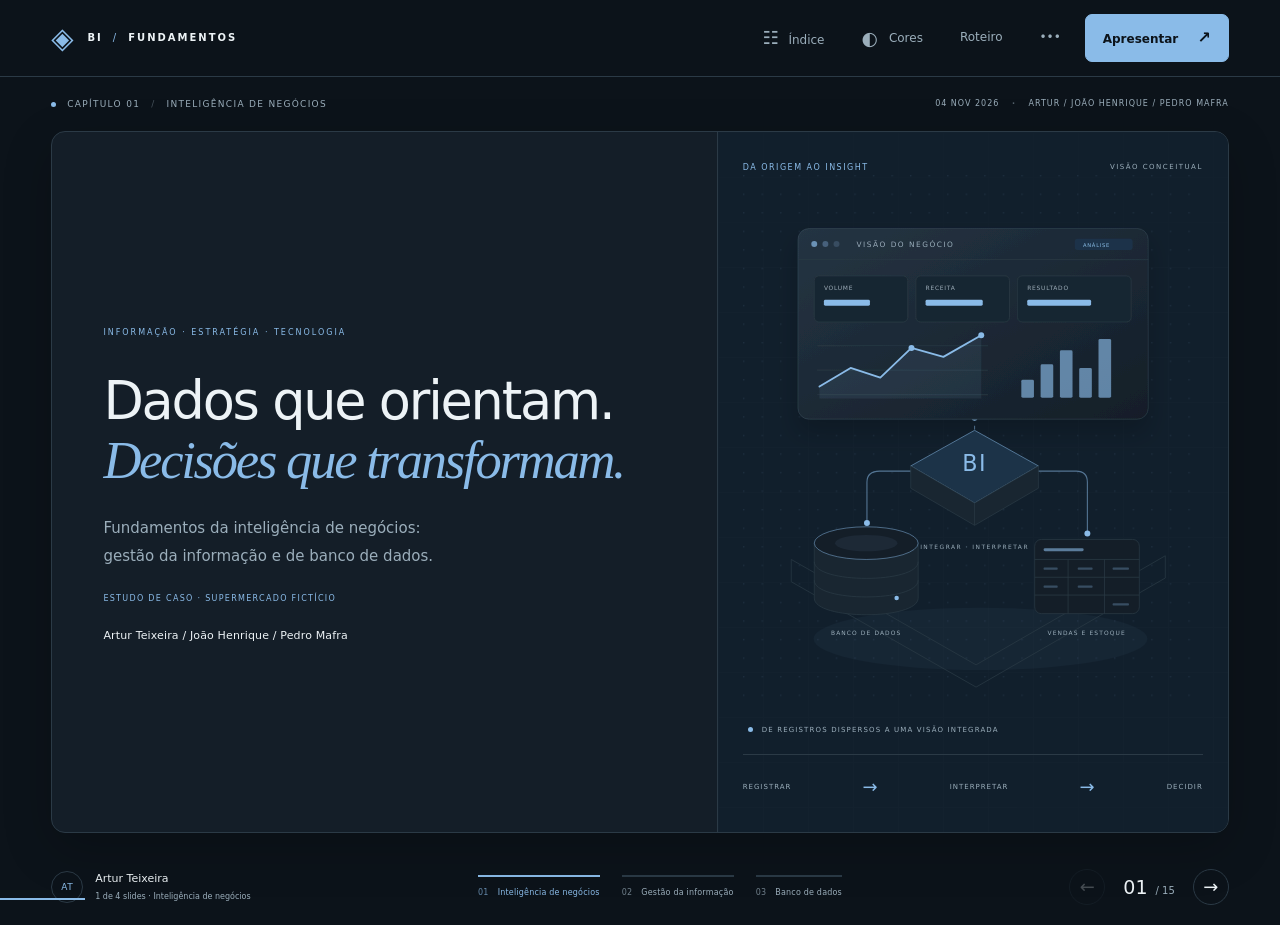
==== commit 70f831d2: "Limpa capa e mantém somente Cores e Sair no topo durante apresentação" ====
--- a/index.html
+++ b/index.html
@@ -1,10 +1,10 @@
 <!doctype html>
-<html lang="pt-BR" data-theme="midnight"><head><meta charset="utf-8"><meta name="viewport" content="width=device-width,initial-scale=1"><meta name="theme-color" content="#101820"><meta name="description" content="Inteligência de negócios, gestão da informação e banco de dados. Apresentação de Artur Teixeira, João Henrique e Pedro Mafra."><title>Da informação à decisão</title><link rel="stylesheet" href="design.css?v=29"></head><body>
+<html lang="pt-BR" data-theme="midnight"><head><meta charset="utf-8"><meta name="viewport" content="width=device-width,initial-scale=1"><meta name="theme-color" content="#101820"><meta name="description" content="Inteligência de negócios, gestão da informação e banco de dados. Apresentação de Artur Teixeira, João Henrique e Pedro Mafra."><title>Da informação à decisão</title><link rel="stylesheet" href="design.css?v=30"></head><body>
 <header class="app-header"><a class="brand" href="#1" aria-label="Voltar à capa"><span class="brand-icon">◈</span><span>BI<span class="brand-divider">/</span>FUNDAMENTOS</span></a><div class="header-tools"><button id="index-open" class="text-button"><span aria-hidden="true">☷</span> Índice</button><details class="theme-picker" id="theme-picker"><summary><span class="theme-symbol" aria-hidden="true">◐</span> Cores</summary><div class="theme-menu"><span>ESCOLHA O TEMA</span><button data-theme="midnight"><i class="swatch blue"></i><span>Azul noturno<small>Contraste e foco</small></span></button><button data-theme="paper"><i class="swatch white"></i><span>Claro editorial<small>Leve e minimalista</small></span></button><button data-theme="forest"><i class="swatch green"></i><span>Verde profundo<small>Sóbrio e natural</small></span></button><button data-theme="violet"><i class="swatch purple"></i><span>Violeta<small>Contemporâneo</small></span></button></div></details><button id="notes-button" class="text-button" aria-pressed="false">Roteiro</button><details class="more"><summary aria-label="Mais opções">•••</summary><div class="more-menu"><button id="presenter-open">Janela do apresentador</button><button id="full-button">Tela cheia · F</button><button id="print-button">Imprimir / PDF</button><button id="glossary-open">Glossário</button></div></details><button id="present-button" class="primary-button" aria-pressed="false">Apresentar <span aria-hidden="true">↗</span></button></div></header>
 <div id="presenter-launch-status" hidden>Se a janela não apareceu, <a id="presenter-link" target="_blank" rel="noopener">abra o apresentador em outra aba ↗</a>.</div><div class="chapter-bar"><div id="chapter-label"></div><span>04 NOV 2026 <b>·</b> ARTUR / JOÃO HENRIQUE / PEDRO MAFRA</span></div><main id="stage" aria-label="Slides da apresentação"></main><aside id="speaker-notes" hidden><div class="notes-heading"><span>ROTEIRO DE FALA</span><button id="notes-close" aria-label="Fechar roteiro">×</button></div><h2 id="notes-title"></h2><p id="notes-text"></p></aside>
 <footer class="app-footer"><div class="presenter"><span id="avatar"></span><div><strong id="presenter-name"></strong><small id="presenter-range"></small></div></div><div class="chapter-progress" id="chapter-progress"></div><nav aria-label="Navegação"><button id="prev" aria-label="Slide anterior">←</button><span id="page-count" aria-live="polite"></span><button id="next" aria-label="Próximo slide">→</button></nav></footer><div class="reading-progress" id="reading-progress"></div>
 <dialog id="index-dialog" aria-labelledby="index-title"><div class="dialog-heading"><div><span class="overline">PERCURSO DA APRESENTAÇÃO</span><h2 id="index-title">Da informação à decisão.</h2></div><button id="index-close" aria-label="Fechar índice">×</button></div><div id="index-list"></div></dialog>
 <dialog id="glossary-dialog" aria-labelledby="glossary-title"><div class="dialog-heading"><div><span class="overline">MATERIAL DE APOIO</span><h2 id="glossary-title">Conceitos essenciais.</h2></div><button id="glossary-close" aria-label="Fechar glossário">×</button></div><div id="glossary-list"></div></dialog>
-<script src="deck.js?v=29"></script><script src="sync.js?v=29"></script><script src="interactions.js?v=29"></script><script src="player.js?v=29"></script></body></html>
+<script src="deck.js?v=30"></script><script src="sync.js?v=30"></script><script src="interactions.js?v=30"></script><script src="player.js?v=30"></script></body></html>
 
 
--- a/design.css
+++ b/design.css
@@ -17,3 +17,6 @@
 
 .case-badge{font-size:8px;letter-spacing:1.3px;color:var(--accent);margin:0 0 20px;line-height:1.9}.cover-subtitle{margin-bottom:20px}@media(min-width:1700px){.case-badge{font-size:9px}}
 
+
+/* Controles durante a projeção */
+.presentation-mode .app-header .brand,.presentation-mode #notes-button,.presentation-mode #speaker-notes,.presentation-mode #presenter-launch-status{display:none!important}.presentation-mode .app-header{justify-content:flex-end}
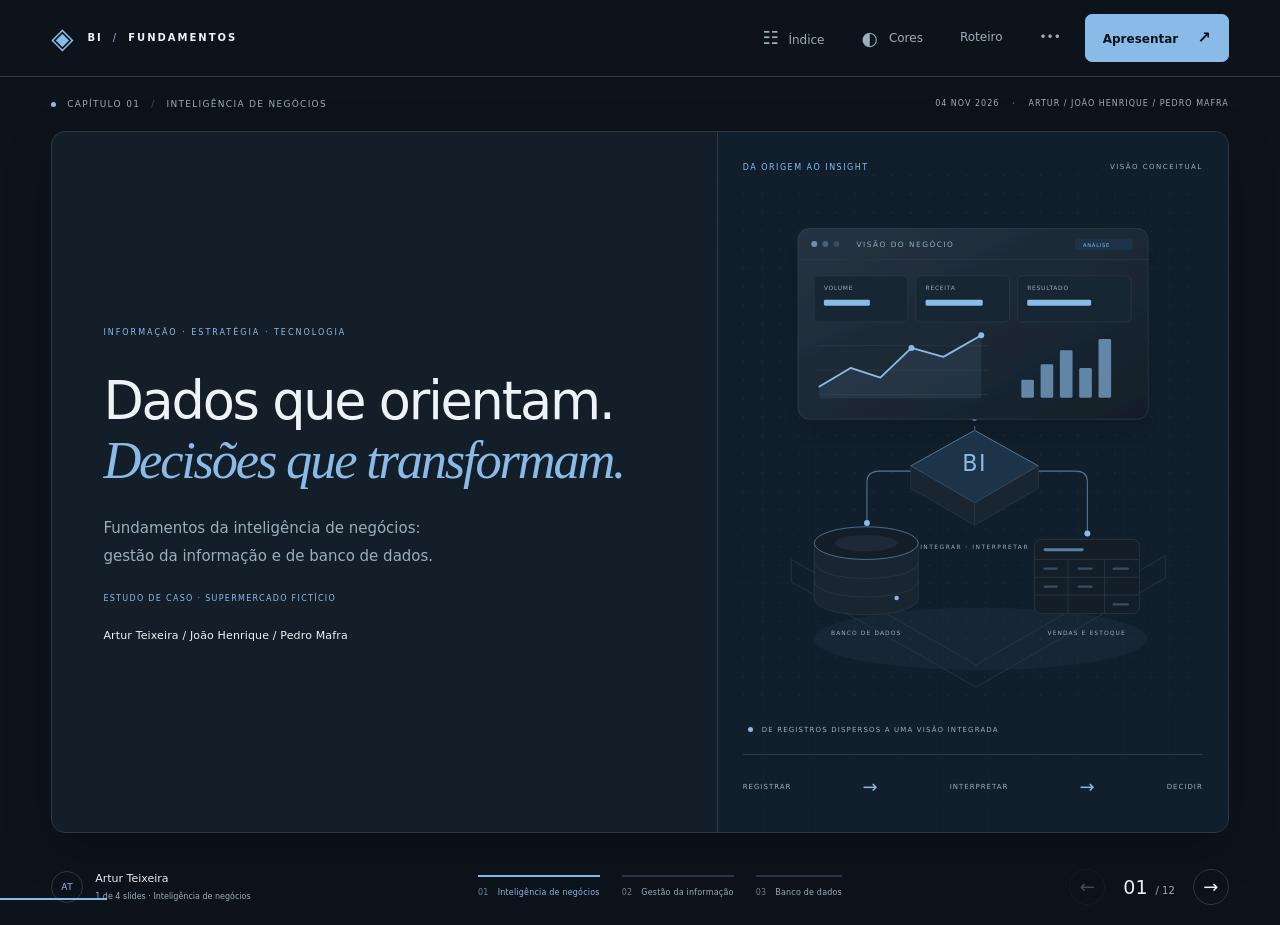
==== commit 684379a2: "Organiza apresentação em quatro telas por integrante e revisa os roteiros" ====
--- a/index.html
+++ b/index.html
@@ -1,10 +1,10 @@
 <!doctype html>
-<html lang="pt-BR" data-theme="midnight"><head><meta charset="utf-8"><meta name="viewport" content="width=device-width,initial-scale=1"><meta name="theme-color" content="#101820"><meta name="description" content="Inteligência de negócios, gestão da informação e banco de dados. Apresentação de Artur Teixeira, João Henrique e Pedro Mafra."><title>Da informação à decisão</title><link rel="stylesheet" href="design.css?v=30"></head><body>
+<html lang="pt-BR" data-theme="midnight"><head><meta charset="utf-8"><meta name="viewport" content="width=device-width,initial-scale=1"><meta name="theme-color" content="#101820"><meta name="description" content="Inteligência de negócios, gestão da informação e banco de dados. Apresentação de Artur Teixeira, João Henrique e Pedro Mafra."><title>Da informação à decisão</title><link rel="stylesheet" href="design.css?v=31"></head><body>
 <header class="app-header"><a class="brand" href="#1" aria-label="Voltar à capa"><span class="brand-icon">◈</span><span>BI<span class="brand-divider">/</span>FUNDAMENTOS</span></a><div class="header-tools"><button id="index-open" class="text-button"><span aria-hidden="true">☷</span> Índice</button><details class="theme-picker" id="theme-picker"><summary><span class="theme-symbol" aria-hidden="true">◐</span> Cores</summary><div class="theme-menu"><span>ESCOLHA O TEMA</span><button data-theme="midnight"><i class="swatch blue"></i><span>Azul noturno<small>Contraste e foco</small></span></button><button data-theme="paper"><i class="swatch white"></i><span>Claro editorial<small>Leve e minimalista</small></span></button><button data-theme="forest"><i class="swatch green"></i><span>Verde profundo<small>Sóbrio e natural</small></span></button><button data-theme="violet"><i class="swatch purple"></i><span>Violeta<small>Contemporâneo</small></span></button></div></details><button id="notes-button" class="text-button" aria-pressed="false">Roteiro</button><details class="more"><summary aria-label="Mais opções">•••</summary><div class="more-menu"><button id="presenter-open">Janela do apresentador</button><button id="full-button">Tela cheia · F</button><button id="print-button">Imprimir / PDF</button><button id="glossary-open">Glossário</button></div></details><button id="present-button" class="primary-button" aria-pressed="false">Apresentar <span aria-hidden="true">↗</span></button></div></header>
 <div id="presenter-launch-status" hidden>Se a janela não apareceu, <a id="presenter-link" target="_blank" rel="noopener">abra o apresentador em outra aba ↗</a>.</div><div class="chapter-bar"><div id="chapter-label"></div><span>04 NOV 2026 <b>·</b> ARTUR / JOÃO HENRIQUE / PEDRO MAFRA</span></div><main id="stage" aria-label="Slides da apresentação"></main><aside id="speaker-notes" hidden><div class="notes-heading"><span>ROTEIRO DE FALA</span><button id="notes-close" aria-label="Fechar roteiro">×</button></div><h2 id="notes-title"></h2><p id="notes-text"></p></aside>
 <footer class="app-footer"><div class="presenter"><span id="avatar"></span><div><strong id="presenter-name"></strong><small id="presenter-range"></small></div></div><div class="chapter-progress" id="chapter-progress"></div><nav aria-label="Navegação"><button id="prev" aria-label="Slide anterior">←</button><span id="page-count" aria-live="polite"></span><button id="next" aria-label="Próximo slide">→</button></nav></footer><div class="reading-progress" id="reading-progress"></div>
 <dialog id="index-dialog" aria-labelledby="index-title"><div class="dialog-heading"><div><span class="overline">PERCURSO DA APRESENTAÇÃO</span><h2 id="index-title">Da informação à decisão.</h2></div><button id="index-close" aria-label="Fechar índice">×</button></div><div id="index-list"></div></dialog>
 <dialog id="glossary-dialog" aria-labelledby="glossary-title"><div class="dialog-heading"><div><span class="overline">MATERIAL DE APOIO</span><h2 id="glossary-title">Conceitos essenciais.</h2></div><button id="glossary-close" aria-label="Fechar glossário">×</button></div><div id="glossary-list"></div></dialog>
-<script src="deck.js?v=30"></script><script src="sync.js?v=30"></script><script src="interactions.js?v=30"></script><script src="player.js?v=30"></script></body></html>
+<script src="deck.js?v=31"></script><script src="sync.js?v=31"></script><script src="interactions.js?v=31"></script><script src="player.js?v=31"></script></body></html>
 
 
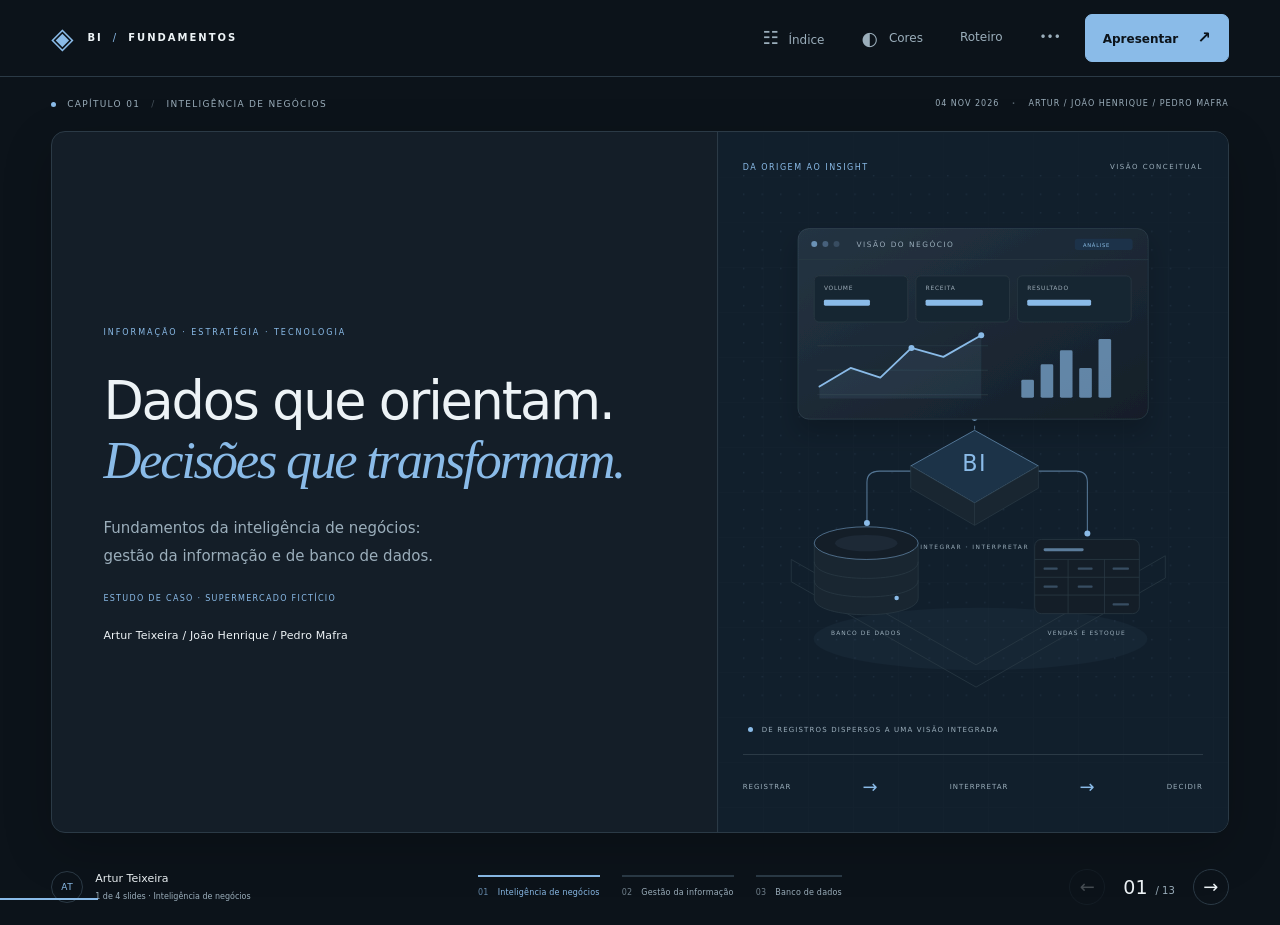
==== commit 4dc05e4d: "Simplifica conclusão e separa referências na tela 13" ====
--- a/index.html
+++ b/index.html
@@ -1,10 +1,10 @@
 <!doctype html>
-<html lang="pt-BR" data-theme="midnight"><head><meta charset="utf-8"><meta name="viewport" content="width=device-width,initial-scale=1"><meta name="theme-color" content="#101820"><meta name="description" content="Inteligência de negócios, gestão da informação e banco de dados. Apresentação de Artur Teixeira, João Henrique e Pedro Mafra."><title>Da informação à decisão</title><link rel="stylesheet" href="design.css?v=31"></head><body>
+<html lang="pt-BR" data-theme="midnight"><head><meta charset="utf-8"><meta name="viewport" content="width=device-width,initial-scale=1"><meta name="theme-color" content="#101820"><meta name="description" content="Inteligência de negócios, gestão da informação e banco de dados. Apresentação de Artur Teixeira, João Henrique e Pedro Mafra."><title>Da informação à decisão</title><link rel="stylesheet" href="design.css?v=32"></head><body>
 <header class="app-header"><a class="brand" href="#1" aria-label="Voltar à capa"><span class="brand-icon">◈</span><span>BI<span class="brand-divider">/</span>FUNDAMENTOS</span></a><div class="header-tools"><button id="index-open" class="text-button"><span aria-hidden="true">☷</span> Índice</button><details class="theme-picker" id="theme-picker"><summary><span class="theme-symbol" aria-hidden="true">◐</span> Cores</summary><div class="theme-menu"><span>ESCOLHA O TEMA</span><button data-theme="midnight"><i class="swatch blue"></i><span>Azul noturno<small>Contraste e foco</small></span></button><button data-theme="paper"><i class="swatch white"></i><span>Claro editorial<small>Leve e minimalista</small></span></button><button data-theme="forest"><i class="swatch green"></i><span>Verde profundo<small>Sóbrio e natural</small></span></button><button data-theme="violet"><i class="swatch purple"></i><span>Violeta<small>Contemporâneo</small></span></button></div></details><button id="notes-button" class="text-button" aria-pressed="false">Roteiro</button><details class="more"><summary aria-label="Mais opções">•••</summary><div class="more-menu"><button id="presenter-open">Janela do apresentador</button><button id="full-button">Tela cheia · F</button><button id="print-button">Imprimir / PDF</button><button id="glossary-open">Glossário</button></div></details><button id="present-button" class="primary-button" aria-pressed="false">Apresentar <span aria-hidden="true">↗</span></button></div></header>
 <div id="presenter-launch-status" hidden>Se a janela não apareceu, <a id="presenter-link" target="_blank" rel="noopener">abra o apresentador em outra aba ↗</a>.</div><div class="chapter-bar"><div id="chapter-label"></div><span>04 NOV 2026 <b>·</b> ARTUR / JOÃO HENRIQUE / PEDRO MAFRA</span></div><main id="stage" aria-label="Slides da apresentação"></main><aside id="speaker-notes" hidden><div class="notes-heading"><span>ROTEIRO DE FALA</span><button id="notes-close" aria-label="Fechar roteiro">×</button></div><h2 id="notes-title"></h2><p id="notes-text"></p></aside>
 <footer class="app-footer"><div class="presenter"><span id="avatar"></span><div><strong id="presenter-name"></strong><small id="presenter-range"></small></div></div><div class="chapter-progress" id="chapter-progress"></div><nav aria-label="Navegação"><button id="prev" aria-label="Slide anterior">←</button><span id="page-count" aria-live="polite"></span><button id="next" aria-label="Próximo slide">→</button></nav></footer><div class="reading-progress" id="reading-progress"></div>
 <dialog id="index-dialog" aria-labelledby="index-title"><div class="dialog-heading"><div><span class="overline">PERCURSO DA APRESENTAÇÃO</span><h2 id="index-title">Da informação à decisão.</h2></div><button id="index-close" aria-label="Fechar índice">×</button></div><div id="index-list"></div></dialog>
 <dialog id="glossary-dialog" aria-labelledby="glossary-title"><div class="dialog-heading"><div><span class="overline">MATERIAL DE APOIO</span><h2 id="glossary-title">Conceitos essenciais.</h2></div><button id="glossary-close" aria-label="Fechar glossário">×</button></div><div id="glossary-list"></div></dialog>
-<script src="deck.js?v=31"></script><script src="sync.js?v=31"></script><script src="interactions.js?v=31"></script><script src="player.js?v=31"></script></body></html>
+<script src="deck.js?v=32"></script><script src="sync.js?v=32"></script><script src="interactions.js?v=32"></script><script src="player.js?v=32"></script></body></html>
 
 
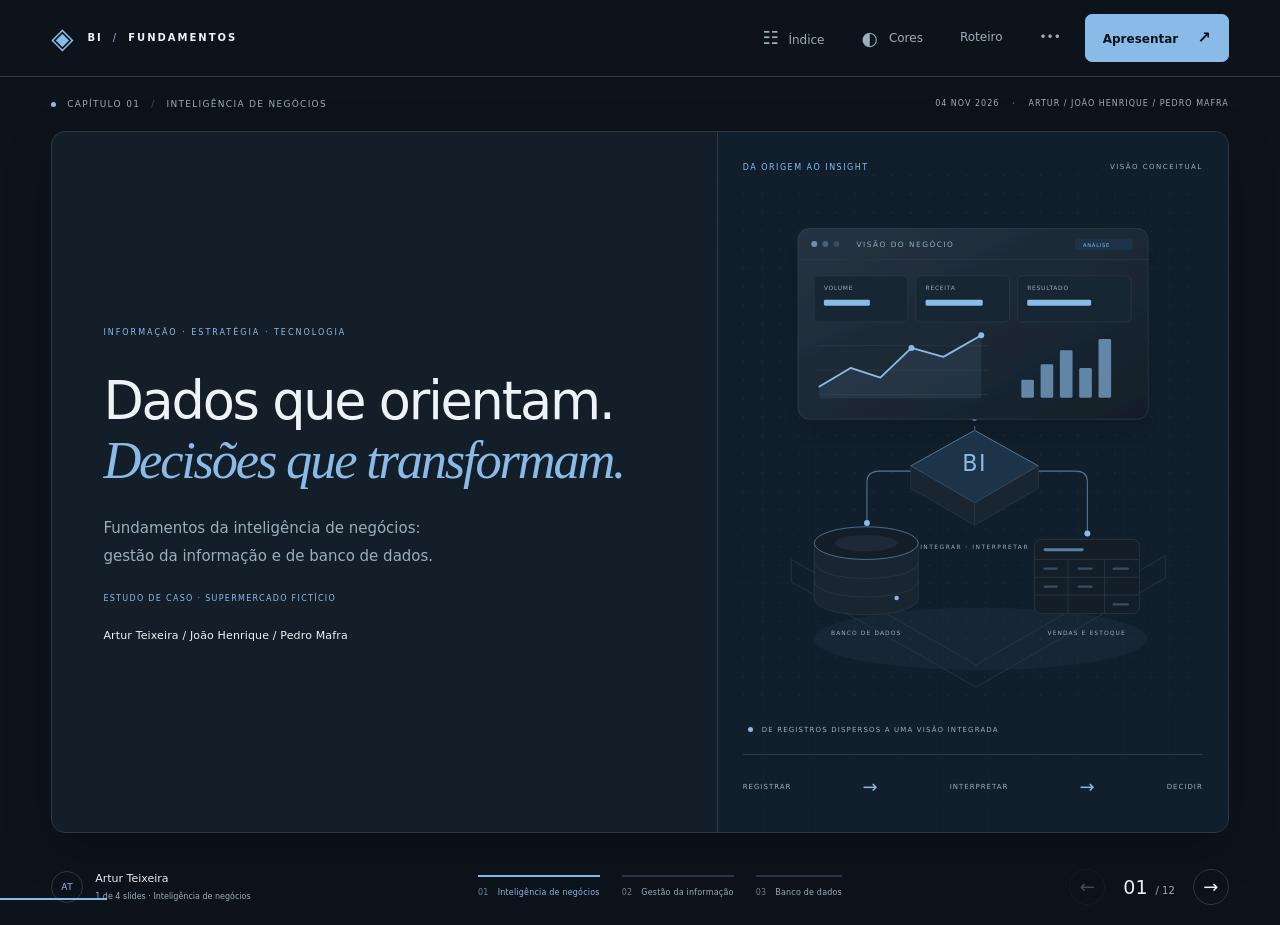
==== commit 5888d6cb: "Reúne conclusão e referências na tela 12" ====
--- a/index.html
+++ b/index.html
@@ -1,10 +1,10 @@
 <!doctype html>
-<html lang="pt-BR" data-theme="midnight"><head><meta charset="utf-8"><meta name="viewport" content="width=device-width,initial-scale=1"><meta name="theme-color" content="#101820"><meta name="description" content="Inteligência de negócios, gestão da informação e banco de dados. Apresentação de Artur Teixeira, João Henrique e Pedro Mafra."><title>Da informação à decisão</title><link rel="stylesheet" href="design.css?v=32"></head><body>
+<html lang="pt-BR" data-theme="midnight"><head><meta charset="utf-8"><meta name="viewport" content="width=device-width,initial-scale=1"><meta name="theme-color" content="#101820"><meta name="description" content="Inteligência de negócios, gestão da informação e banco de dados. Apresentação de Artur Teixeira, João Henrique e Pedro Mafra."><title>Da informação à decisão</title><link rel="stylesheet" href="design.css?v=34"></head><body>
 <header class="app-header"><a class="brand" href="#1" aria-label="Voltar à capa"><span class="brand-icon">◈</span><span>BI<span class="brand-divider">/</span>FUNDAMENTOS</span></a><div class="header-tools"><button id="index-open" class="text-button"><span aria-hidden="true">☷</span> Índice</button><details class="theme-picker" id="theme-picker"><summary><span class="theme-symbol" aria-hidden="true">◐</span> Cores</summary><div class="theme-menu"><span>ESCOLHA O TEMA</span><button data-theme="midnight"><i class="swatch blue"></i><span>Azul noturno<small>Contraste e foco</small></span></button><button data-theme="paper"><i class="swatch white"></i><span>Claro editorial<small>Leve e minimalista</small></span></button><button data-theme="forest"><i class="swatch green"></i><span>Verde profundo<small>Sóbrio e natural</small></span></button><button data-theme="violet"><i class="swatch purple"></i><span>Violeta<small>Contemporâneo</small></span></button></div></details><button id="notes-button" class="text-button" aria-pressed="false">Roteiro</button><details class="more"><summary aria-label="Mais opções">•••</summary><div class="more-menu"><button id="presenter-open">Janela do apresentador</button><button id="full-button">Tela cheia · F</button><button id="print-button">Imprimir / PDF</button><button id="glossary-open">Glossário</button></div></details><button id="present-button" class="primary-button" aria-pressed="false">Apresentar <span aria-hidden="true">↗</span></button></div></header>
 <div id="presenter-launch-status" hidden>Se a janela não apareceu, <a id="presenter-link" target="_blank" rel="noopener">abra o apresentador em outra aba ↗</a>.</div><div class="chapter-bar"><div id="chapter-label"></div><span>04 NOV 2026 <b>·</b> ARTUR / JOÃO HENRIQUE / PEDRO MAFRA</span></div><main id="stage" aria-label="Slides da apresentação"></main><aside id="speaker-notes" hidden><div class="notes-heading"><span>ROTEIRO DE FALA</span><button id="notes-close" aria-label="Fechar roteiro">×</button></div><h2 id="notes-title"></h2><p id="notes-text"></p></aside>
 <footer class="app-footer"><div class="presenter"><span id="avatar"></span><div><strong id="presenter-name"></strong><small id="presenter-range"></small></div></div><div class="chapter-progress" id="chapter-progress"></div><nav aria-label="Navegação"><button id="prev" aria-label="Slide anterior">←</button><span id="page-count" aria-live="polite"></span><button id="next" aria-label="Próximo slide">→</button></nav></footer><div class="reading-progress" id="reading-progress"></div>
 <dialog id="index-dialog" aria-labelledby="index-title"><div class="dialog-heading"><div><span class="overline">PERCURSO DA APRESENTAÇÃO</span><h2 id="index-title">Da informação à decisão.</h2></div><button id="index-close" aria-label="Fechar índice">×</button></div><div id="index-list"></div></dialog>
 <dialog id="glossary-dialog" aria-labelledby="glossary-title"><div class="dialog-heading"><div><span class="overline">MATERIAL DE APOIO</span><h2 id="glossary-title">Conceitos essenciais.</h2></div><button id="glossary-close" aria-label="Fechar glossário">×</button></div><div id="glossary-list"></div></dialog>
-<script src="deck.js?v=32"></script><script src="sync.js?v=32"></script><script src="interactions.js?v=32"></script><script src="player.js?v=32"></script></body></html>
+<script src="deck.js?v=34"></script><script src="sync.js?v=34"></script><script src="interactions.js?v=34"></script><script src="player.js?v=34"></script></body></html>
 
 
